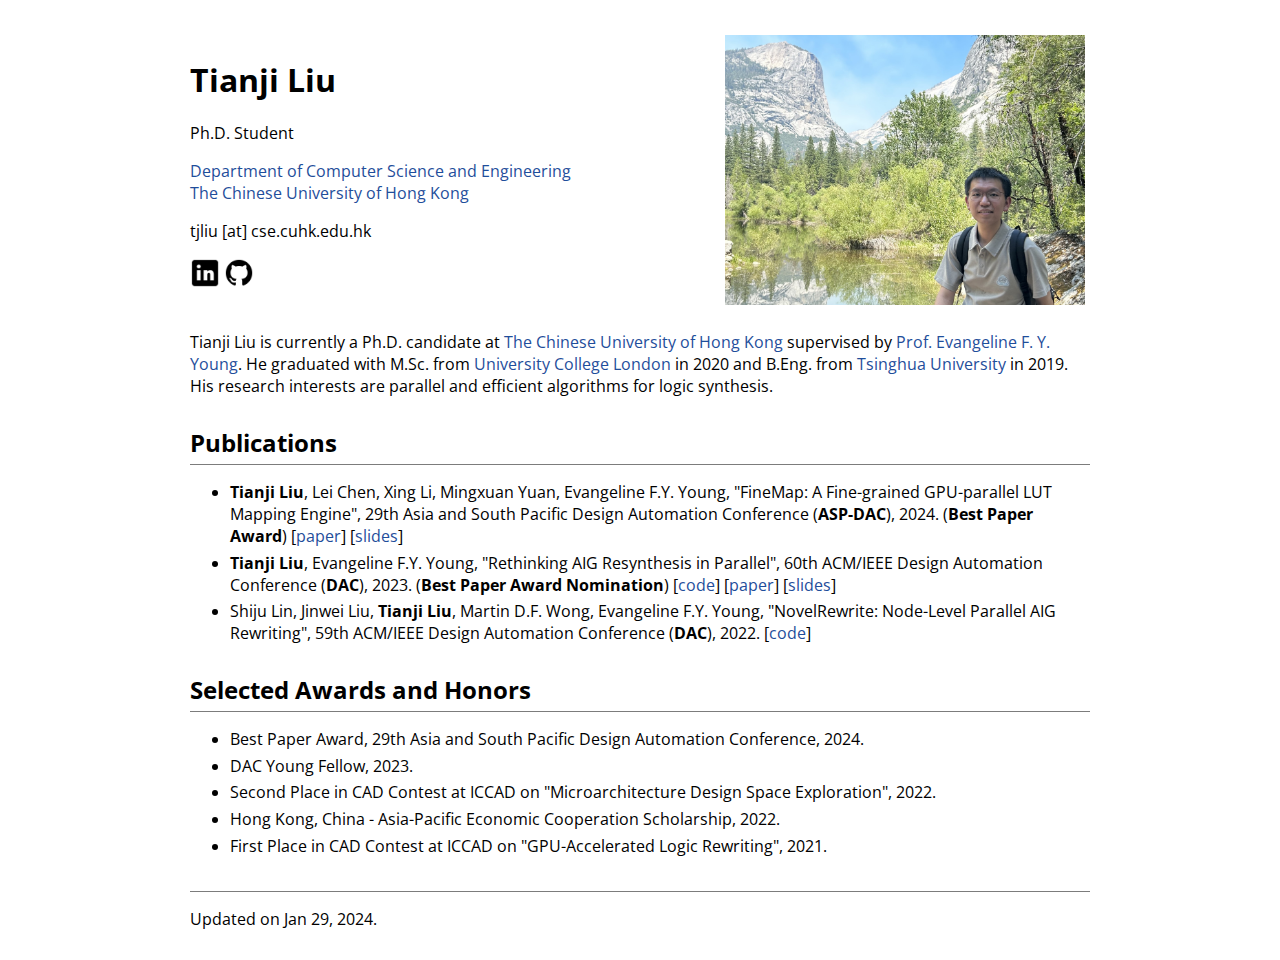
==== index.html @ 872cf4ba "bug fix" ====
<!DOCTYPE html>
<html>
<head>
    <meta name="google-site-verification" content="2PzuEDo5WBPRt9_wr8rZZvBelpfGOQD9nLpfyUOpOr0" />
    <link href='https://fonts.googleapis.com/css?family=Open+Sans' rel='stylesheet' type='text/css'>
    <link rel="stylesheet" href="res/style.css" type="text/css">
    <title>Tianji Liu</title>
</head>

<body>

<div id="header">
<div id="info">
<h1 id="name">Tianji Liu</h1>
<p>Ph.D. Student</p>
<p>
    <a href="https://www.cse.cuhk.edu.hk/" target="_blank">Department of Computer Science and Engineering</a>
    <br>
    <a href="https://www.cuhk.edu.hk/english/" target="_blank">The Chinese University of Hong Kong</a>
</p>
<p>
    tjliu [at] cse.cuhk.edu.hk
</p>
<p class="icons">
    <a href="https://www.linkedin.com/in/tianji-liu-60b388219" target="_blank"><img src="res/icon-linkedin.png"></a>
    <a href="https://github.com/tefantasy" target="_blank"><img src="res/icon-github.png"></a>
</p>
</div>

<div id="photo">
<img src="res/photo.jpg">
</div>
</div>

<p>
    Tianji Liu is currently a Ph.D. candidate at 
    <a href="https://www.cuhk.edu.hk/english/" target="_blank">The Chinese University of Hong Kong</a>
    supervised by
    <a href="https://www.cse.cuhk.edu.hk/~fyyoung/" target="_blank">Prof. Evangeline F. Y. Young</a>. 
    He graduated with M.Sc. from 
    <a href="https://www.ucl.ac.uk/" target="_blank">University College London</a>
    in 2020 and B.Eng. from
    <a href="https://www.tsinghua.edu.cn/en/" target="_blank">Tsinghua University</a>
    in 2019. His research interests are parallel and efficient algorithms for logic synthesis. 
</p>

<h2>Publications</h2>
<ul id="pubs">
<li>
<b>Tianji Liu</b>, Lei Chen, Xing Li, Mingxuan Yuan, Evangeline F.Y. Young, "FineMap: A Fine-grained GPU-parallel LUT Mapping Engine", 29th Asia and South Pacific Design Automation Conference (<b>ASP-DAC</b>), 2024. (<b>Best Paper Award</b>) [<a href="docs/aspdac24_gpu_lutmap.pdf" target="_blank">paper</a>] [<a href="docs/aspdac24_gpu_lutmap_slides.pdf" target="_blank">slides</a>] 
</li>
<li>
<b>Tianji Liu</b>, Evangeline F.Y. Young, "Rethinking AIG Resynthesis in Parallel", 60th ACM/IEEE Design Automation Conference (<b>DAC</b>), 2023. (<b>Best Paper Award Nomination</b>) [<a href="https://github.com/cuhk-eda/CULS" target="_blank">code</a>] [<a href="docs/dac23_gpu_logic_resyn.pdf" target="_blank">paper</a>] [<a href="docs/dac23_gpu_logic_resyn_slides.pdf" target="_blank">slides</a>] 
</li>
<li>
Shiju Lin, Jinwei Liu, <b>Tianji Liu</b>, Martin D.F. Wong, Evangeline F.Y. Young, "NovelRewrite: Node-Level Parallel AIG Rewriting", 59th ACM/IEEE Design Automation Conference (<b>DAC</b>), 2022. [<a href="https://github.com/cuhk-eda/CULS" target="_blank">code</a>] 
</li>

</ul>

<h2>Selected Awards and Honors</h2>
<ul id="awards">
<li>
Best Paper Award, 29th Asia and South Pacific Design Automation Conference, 2024. 
</li>
<li>
DAC Young Fellow, 2023. 
</li>
<li>
Second Place in CAD Contest at ICCAD on "Microarchitecture Design Space Exploration", 2022. 
</li>
<li>
Hong Kong, China - Asia-Pacific Economic Cooperation Scholarship, 2022. 
</li>
<li>
First Place in CAD Contest at ICCAD on "GPU-Accelerated Logic Rewriting", 2021. 
</li>

</ul>

<h2></h2>
<p>
Updated on Jan 29, 2024.
</p>

</body>
</html>
---- res/style.css ----
body {
    font-family: "Open Sans", sans-serif, Georgia, serif;
    margin-top: 30px; 
    margin-bottom: 30px;
    margin-left: auto;
    margin-right: auto;
    padding-left:  50px;
    padding-right: 50px;
    padding-top: 0px;
    padding-bottom: 0px;
    max-width: 900px;
}

#header {
    display: flex;
    flex-direction: row;
    justify-content: space-between;
    align-items: center;
}

#photo img {
    width: 360px;
    margin: 5px;
}

a {
    color: #1f4e9b;
    text-decoration: none;
}

a:hover {
    text-decoration: underline;
}
  
a:active {
    text-decoration: underline;
}

.icons img {
    width: 28px;
    border: 1px solid transparent;
}

.icons img:hover {
    border-radius: 3px;
    border: 1px solid #afafaf;
}

h2 {
    margin-top: 0.7em;
    margin-bottom: 0.3em;
    padding-bottom: 0.2em;
    padding-top: 0.5em;
    border-bottom: 1px solid #7c7c7c;
}

ul {
	list-style-position: outside;
}

li {
	margin-bottom: 0.3em;
}
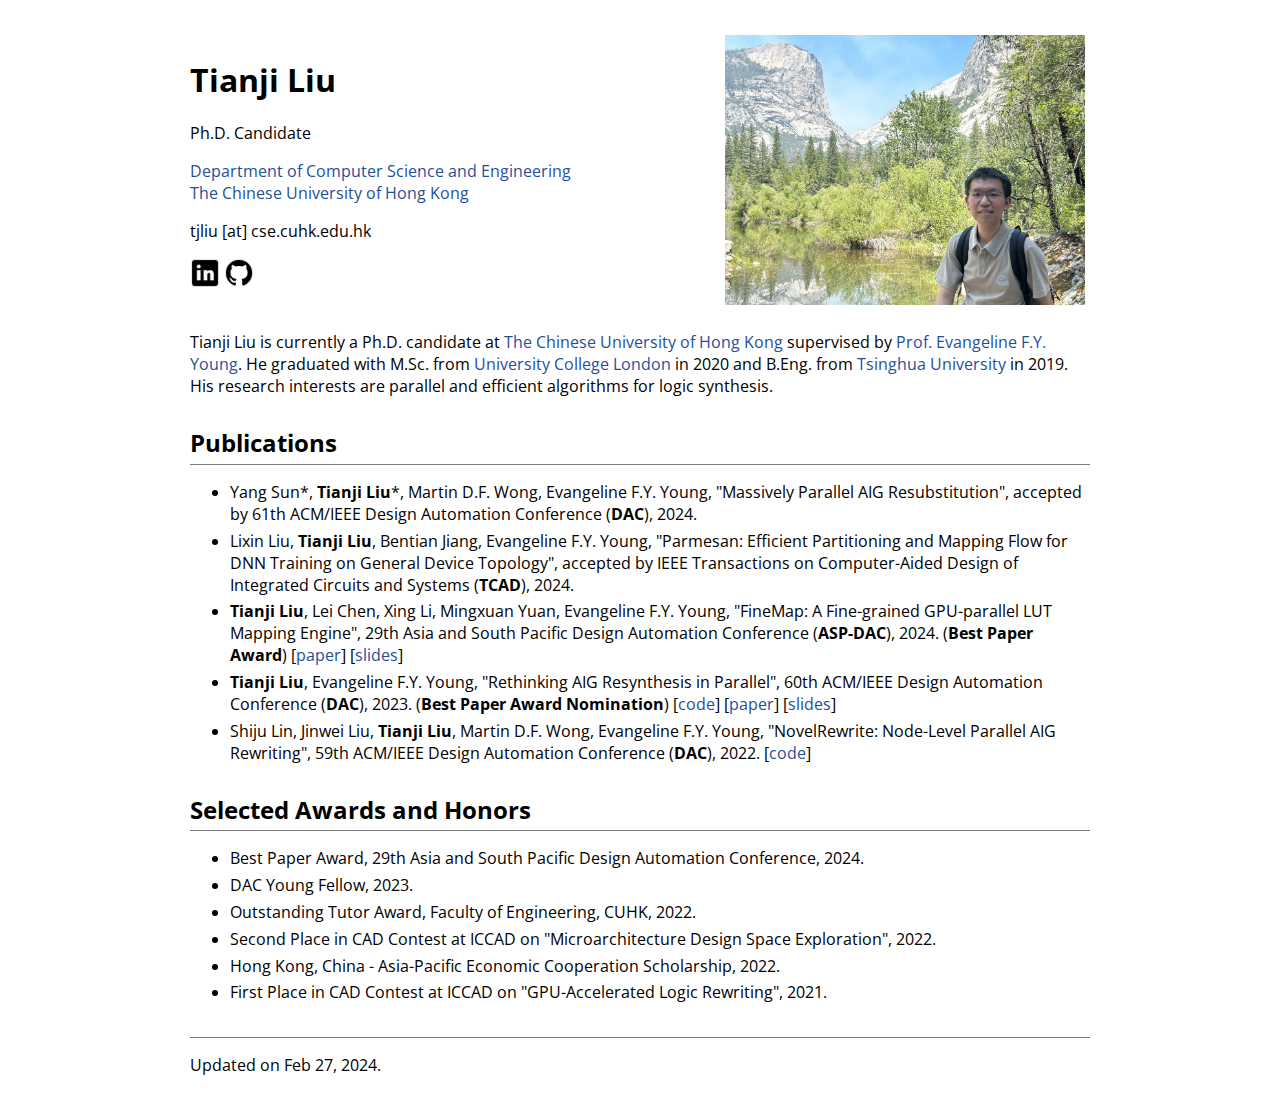
==== commit 07c56756: "update pubs and awards" ====
--- a/index.html
+++ b/index.html
@@ -12,7 +12,7 @@
 <div id="header">
 <div id="info">
 <h1 id="name">Tianji Liu</h1>
-<p>Ph.D. Student</p>
+<p>Ph.D. Candidate</p>
 <p>
     <a href="https://www.cse.cuhk.edu.hk/" target="_blank">Department of Computer Science and Engineering</a>
     <br>
@@ -36,7 +36,7 @@
     Tianji Liu is currently a Ph.D. candidate at 
     <a href="https://www.cuhk.edu.hk/english/" target="_blank">The Chinese University of Hong Kong</a>
     supervised by
-    <a href="https://www.cse.cuhk.edu.hk/~fyyoung/" target="_blank">Prof. Evangeline F. Y. Young</a>. 
+    <a href="https://www.cse.cuhk.edu.hk/~fyyoung/" target="_blank">Prof. Evangeline F.Y. Young</a>. 
     He graduated with M.Sc. from 
     <a href="https://www.ucl.ac.uk/" target="_blank">University College London</a>
     in 2020 and B.Eng. from
@@ -46,6 +46,12 @@
 
 <h2>Publications</h2>
 <ul id="pubs">
+<li>
+Yang Sun*, <b>Tianji Liu</b>*, Martin D.F. Wong, Evangeline F.Y. Young, "Massively Parallel AIG Resubstitution", accepted by 61th ACM/IEEE Design Automation Conference (<b>DAC</b>), 2024. 
+</li>
+<li>
+Lixin Liu, <b>Tianji Liu</b>, Bentian Jiang, Evangeline F.Y. Young, "Parmesan: Efficient Partitioning and Mapping Flow for DNN Training on General Device Topology", accepted by IEEE Transactions on Computer-Aided Design of Integrated Circuits and Systems (<b>TCAD</b>), 2024. 
+</li>
 <li>
 <b>Tianji Liu</b>, Lei Chen, Xing Li, Mingxuan Yuan, Evangeline F.Y. Young, "FineMap: A Fine-grained GPU-parallel LUT Mapping Engine", 29th Asia and South Pacific Design Automation Conference (<b>ASP-DAC</b>), 2024. (<b>Best Paper Award</b>) [<a href="docs/aspdac24_gpu_lutmap.pdf" target="_blank">paper</a>] [<a href="docs/aspdac24_gpu_lutmap_slides.pdf" target="_blank">slides</a>] 
 </li>
@@ -67,6 +73,9 @@
 DAC Young Fellow, 2023. 
 </li>
 <li>
+Outstanding Tutor Award, Faculty of Engineering, CUHK, 2022. 
+</li>
+<li>
 Second Place in CAD Contest at ICCAD on "Microarchitecture Design Space Exploration", 2022. 
 </li>
 <li>
@@ -80,7 +89,7 @@
 
 <h2></h2>
 <p>
-Updated on Jan 29, 2024.
+Updated on Feb 27, 2024.
 </p>
 
 </body>
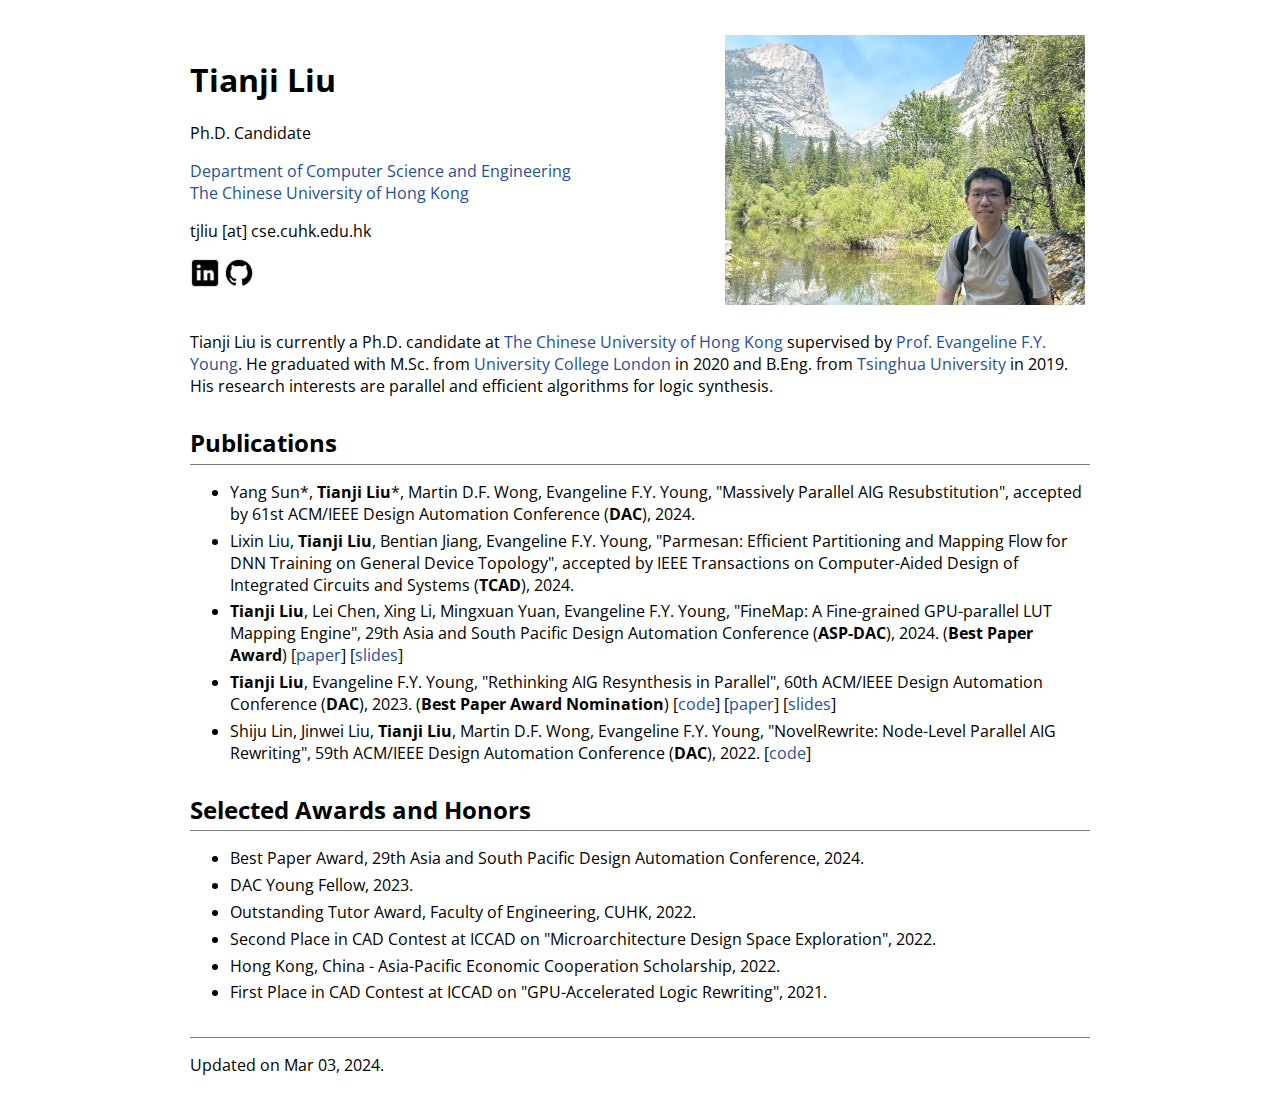
==== commit 57747f8e: "minor change" ====
--- a/index.html
+++ b/index.html
@@ -47,7 +47,7 @@
 <h2>Publications</h2>
 <ul id="pubs">
 <li>
-Yang Sun*, <b>Tianji Liu</b>*, Martin D.F. Wong, Evangeline F.Y. Young, "Massively Parallel AIG Resubstitution", accepted by 61th ACM/IEEE Design Automation Conference (<b>DAC</b>), 2024. 
+Yang Sun*, <b>Tianji Liu</b>*, Martin D.F. Wong, Evangeline F.Y. Young, "Massively Parallel AIG Resubstitution", accepted by 61st ACM/IEEE Design Automation Conference (<b>DAC</b>), 2024. 
 </li>
 <li>
 Lixin Liu, <b>Tianji Liu</b>, Bentian Jiang, Evangeline F.Y. Young, "Parmesan: Efficient Partitioning and Mapping Flow for DNN Training on General Device Topology", accepted by IEEE Transactions on Computer-Aided Design of Integrated Circuits and Systems (<b>TCAD</b>), 2024. 
@@ -89,7 +89,7 @@
 
 <h2></h2>
 <p>
-Updated on Feb 27, 2024.
+Updated on Mar 03, 2024.
 </p>
 
 </body>
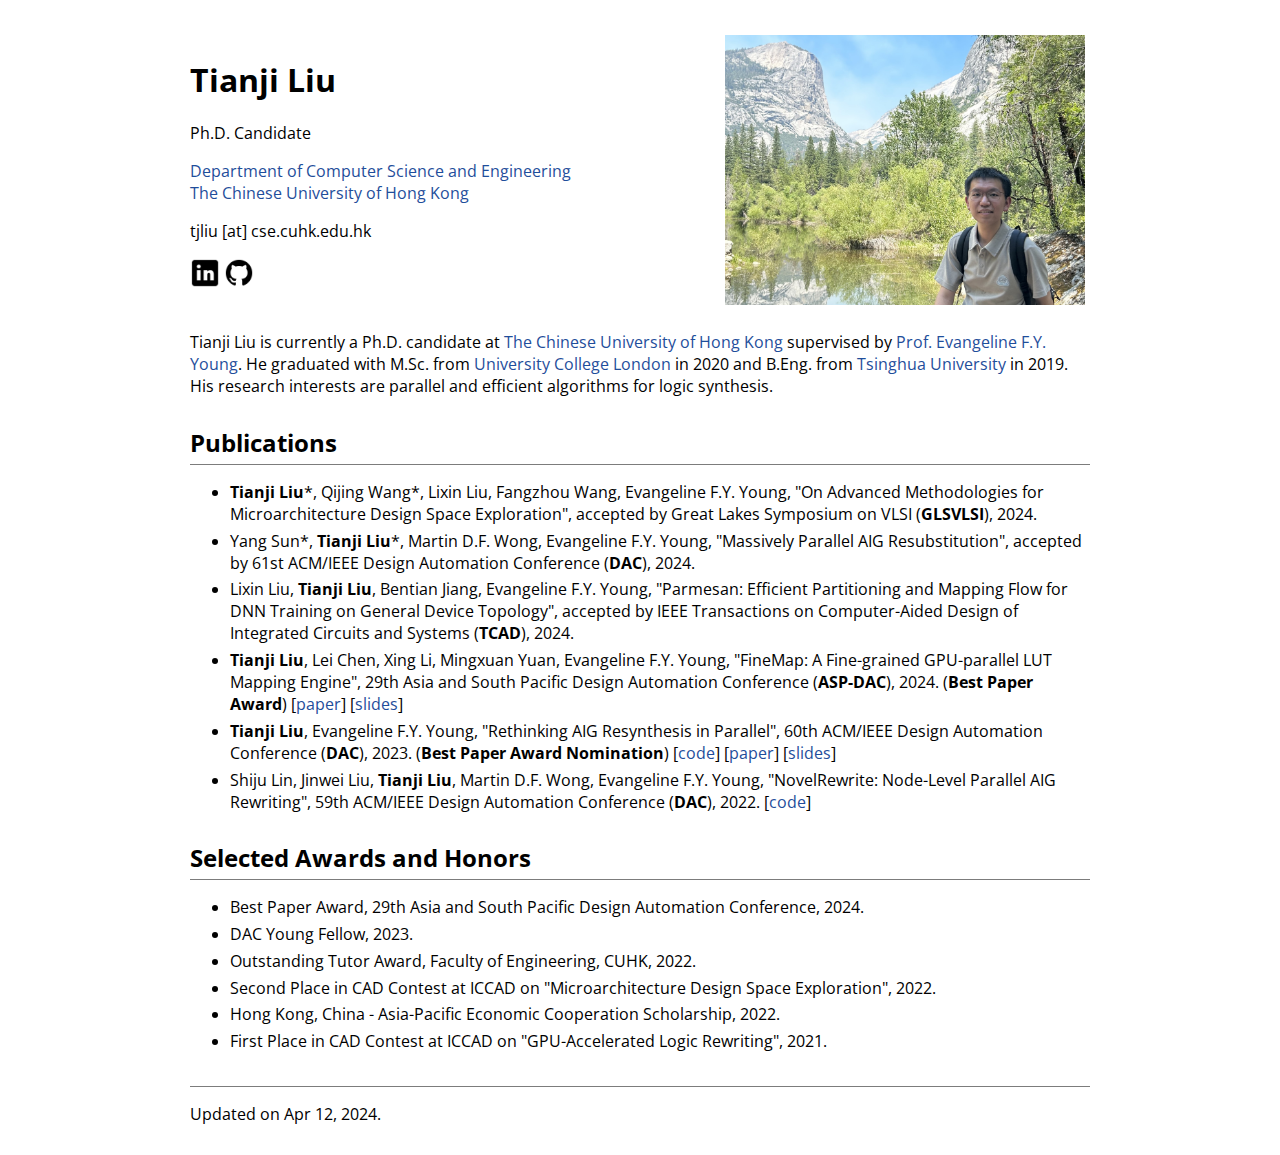
==== commit 64fe17b2: "update publication" ====
--- a/index.html
+++ b/index.html
@@ -47,6 +47,9 @@
 <h2>Publications</h2>
 <ul id="pubs">
 <li>
+<b>Tianji Liu</b>*, Qijing Wang*, Lixin Liu, Fangzhou Wang, Evangeline F.Y. Young, "On Advanced Methodologies for Microarchitecture Design Space Exploration", accepted by Great Lakes Symposium on VLSI (<b>GLSVLSI</b>), 2024. 
+</li>
+<li>
 Yang Sun*, <b>Tianji Liu</b>*, Martin D.F. Wong, Evangeline F.Y. Young, "Massively Parallel AIG Resubstitution", accepted by 61st ACM/IEEE Design Automation Conference (<b>DAC</b>), 2024. 
 </li>
 <li>
@@ -89,7 +92,7 @@
 
 <h2></h2>
 <p>
-Updated on Mar 03, 2024.
+Updated on Apr 12, 2024.
 </p>
 
 </body>
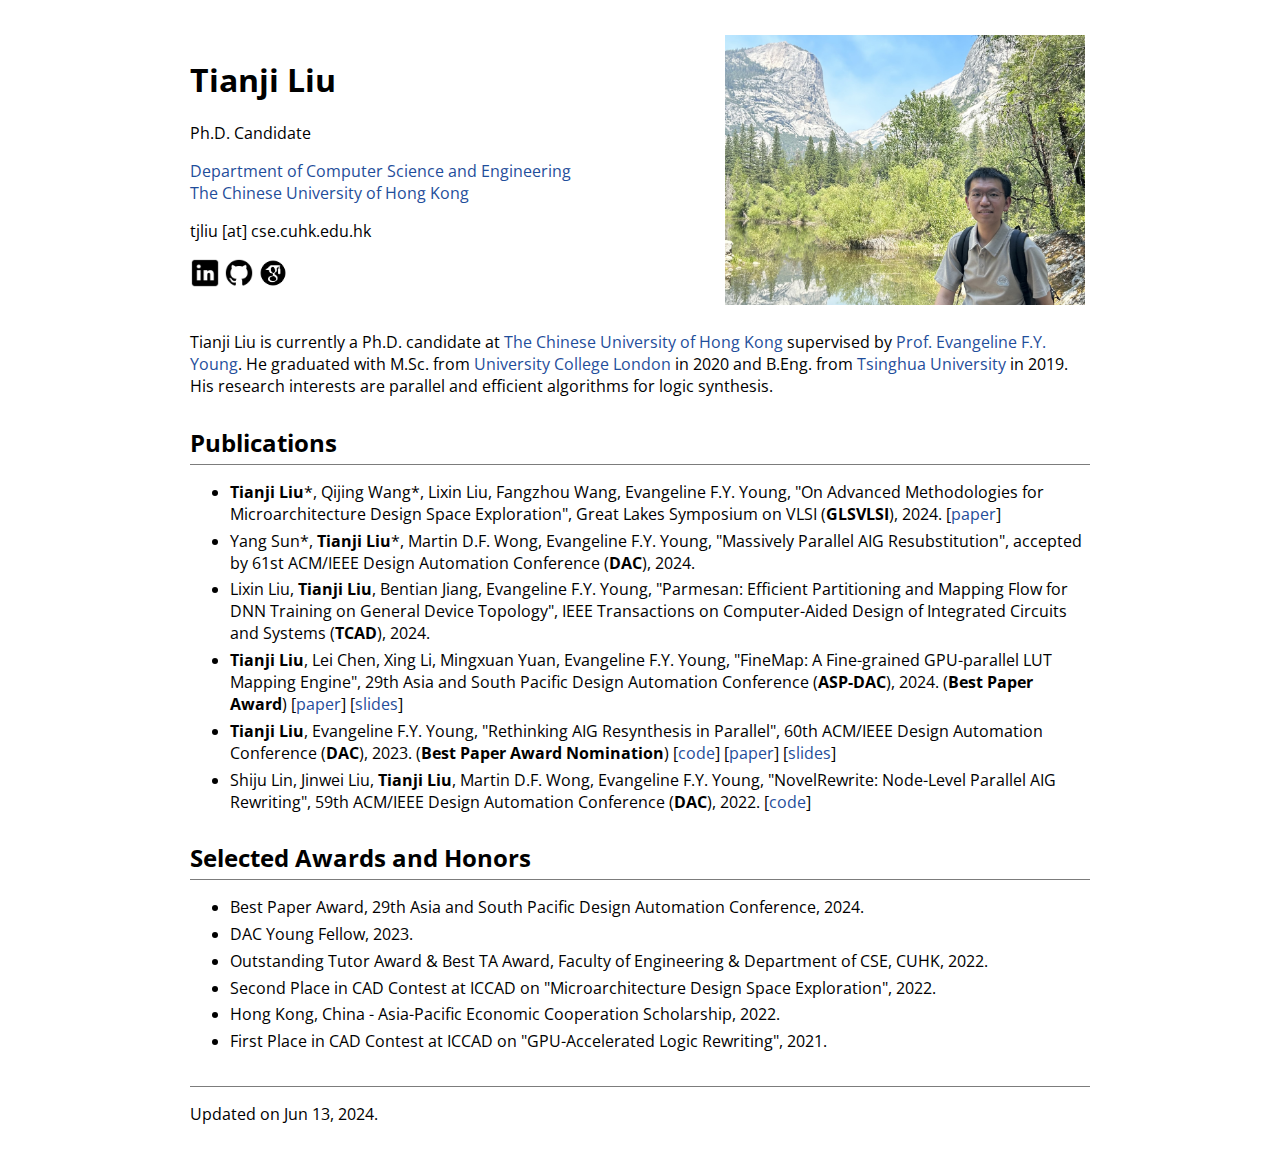
==== commit bcd6b6b4: "add google scholar; update pub" ====
--- a/index.html
+++ b/index.html
@@ -24,6 +24,7 @@
 <p class="icons">
     <a href="https://www.linkedin.com/in/tianji-liu-60b388219" target="_blank"><img src="res/icon-linkedin.png"></a>
     <a href="https://github.com/tefantasy" target="_blank"><img src="res/icon-github.png"></a>
+    <a href="https://scholar.google.com/citations?user=dhAmTS8AAAAJ" target="_blank"><img src="res/icon-google-scholar.png"></a>
 </p>
 </div>
 
@@ -47,13 +48,13 @@
 <h2>Publications</h2>
 <ul id="pubs">
 <li>
-<b>Tianji Liu</b>*, Qijing Wang*, Lixin Liu, Fangzhou Wang, Evangeline F.Y. Young, "On Advanced Methodologies for Microarchitecture Design Space Exploration", accepted by Great Lakes Symposium on VLSI (<b>GLSVLSI</b>), 2024. 
+<b>Tianji Liu</b>*, Qijing Wang*, Lixin Liu, Fangzhou Wang, Evangeline F.Y. Young, "On Advanced Methodologies for Microarchitecture Design Space Exploration", Great Lakes Symposium on VLSI (<b>GLSVLSI</b>), 2024. [<a href="docs/glsvlsi24_dse.pdf" target="_blank">paper</a>] 
 </li>
 <li>
 Yang Sun*, <b>Tianji Liu</b>*, Martin D.F. Wong, Evangeline F.Y. Young, "Massively Parallel AIG Resubstitution", accepted by 61st ACM/IEEE Design Automation Conference (<b>DAC</b>), 2024. 
 </li>
 <li>
-Lixin Liu, <b>Tianji Liu</b>, Bentian Jiang, Evangeline F.Y. Young, "Parmesan: Efficient Partitioning and Mapping Flow for DNN Training on General Device Topology", accepted by IEEE Transactions on Computer-Aided Design of Integrated Circuits and Systems (<b>TCAD</b>), 2024. 
+Lixin Liu, <b>Tianji Liu</b>, Bentian Jiang, Evangeline F.Y. Young, "Parmesan: Efficient Partitioning and Mapping Flow for DNN Training on General Device Topology", IEEE Transactions on Computer-Aided Design of Integrated Circuits and Systems (<b>TCAD</b>), 2024. 
 </li>
 <li>
 <b>Tianji Liu</b>, Lei Chen, Xing Li, Mingxuan Yuan, Evangeline F.Y. Young, "FineMap: A Fine-grained GPU-parallel LUT Mapping Engine", 29th Asia and South Pacific Design Automation Conference (<b>ASP-DAC</b>), 2024. (<b>Best Paper Award</b>) [<a href="docs/aspdac24_gpu_lutmap.pdf" target="_blank">paper</a>] [<a href="docs/aspdac24_gpu_lutmap_slides.pdf" target="_blank">slides</a>] 
@@ -76,7 +77,7 @@
 DAC Young Fellow, 2023. 
 </li>
 <li>
-Outstanding Tutor Award, Faculty of Engineering, CUHK, 2022. 
+Outstanding Tutor Award & Best TA Award, Faculty of Engineering & Department of CSE, CUHK, 2022. 
 </li>
 <li>
 Second Place in CAD Contest at ICCAD on "Microarchitecture Design Space Exploration", 2022. 
@@ -92,7 +93,7 @@
 
 <h2></h2>
 <p>
-Updated on Apr 12, 2024.
+Updated on Jun 13, 2024.
 </p>
 
 </body>
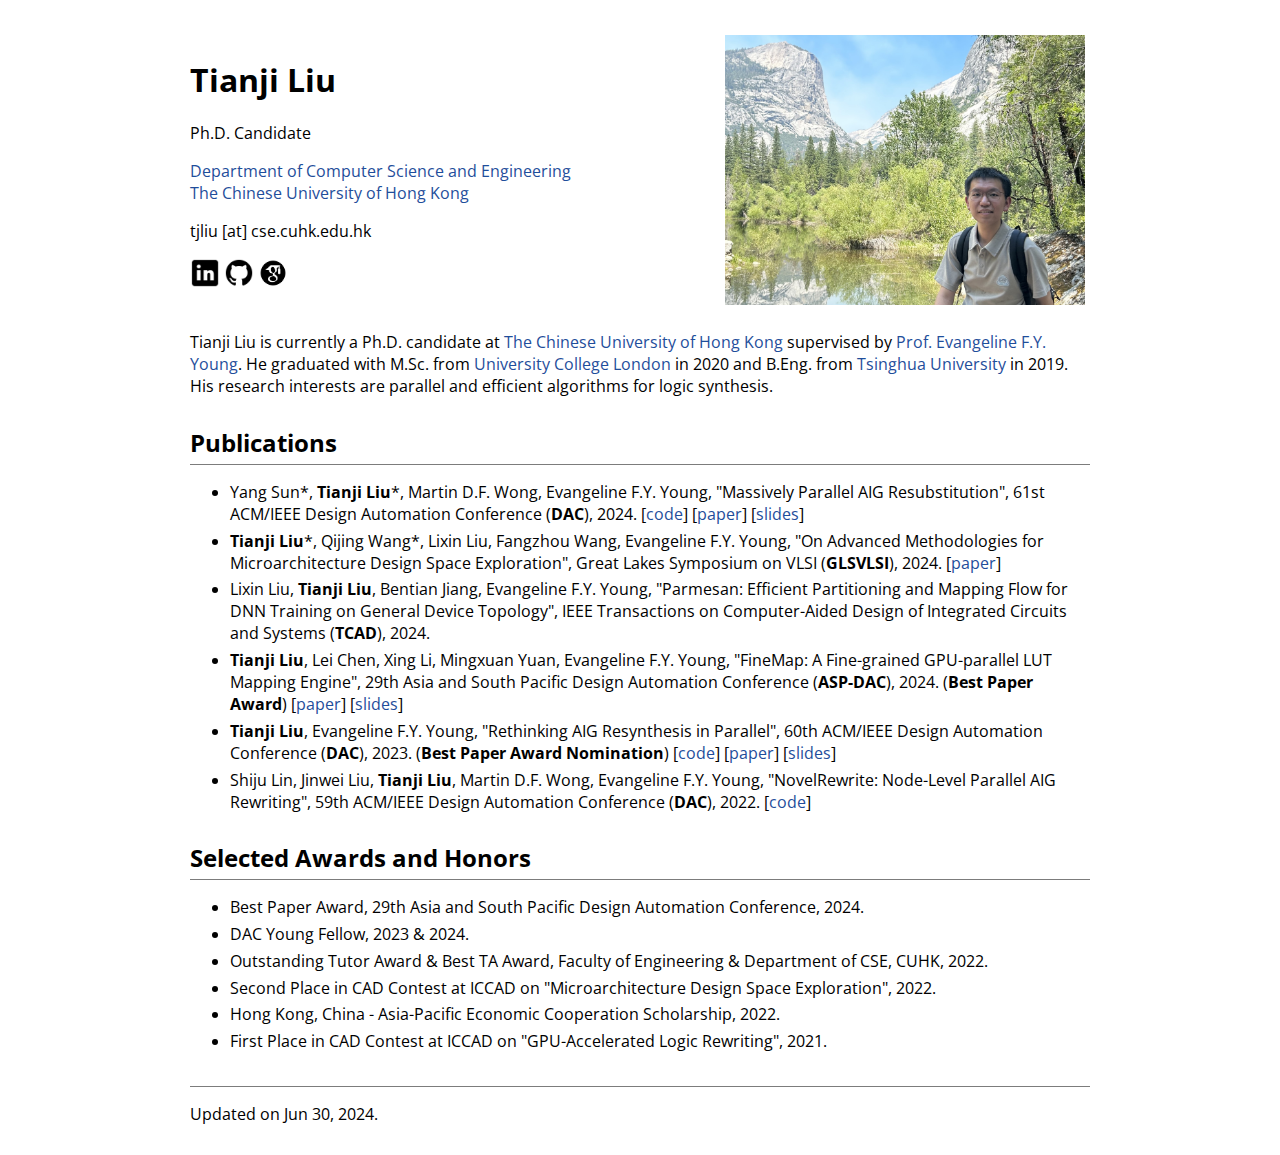
==== commit 3315a7d3: "update" ====
--- a/index.html
+++ b/index.html
@@ -48,10 +48,10 @@
 <h2>Publications</h2>
 <ul id="pubs">
 <li>
-<b>Tianji Liu</b>*, Qijing Wang*, Lixin Liu, Fangzhou Wang, Evangeline F.Y. Young, "On Advanced Methodologies for Microarchitecture Design Space Exploration", Great Lakes Symposium on VLSI (<b>GLSVLSI</b>), 2024. [<a href="docs/glsvlsi24_dse.pdf" target="_blank">paper</a>] 
+Yang Sun*, <b>Tianji Liu</b>*, Martin D.F. Wong, Evangeline F.Y. Young, "Massively Parallel AIG Resubstitution", 61st ACM/IEEE Design Automation Conference (<b>DAC</b>), 2024. [<a href="https://github.com/cuhk-eda/CULS" target="_blank">code</a>] [<a href="docs/dac24_gpu_resub.pdf" target="_blank">paper</a>] [<a href="docs/dac24_gpu_resub_slides.pdf" target="_blank">slides</a>] 
 </li>
 <li>
-Yang Sun*, <b>Tianji Liu</b>*, Martin D.F. Wong, Evangeline F.Y. Young, "Massively Parallel AIG Resubstitution", accepted by 61st ACM/IEEE Design Automation Conference (<b>DAC</b>), 2024. 
+<b>Tianji Liu</b>*, Qijing Wang*, Lixin Liu, Fangzhou Wang, Evangeline F.Y. Young, "On Advanced Methodologies for Microarchitecture Design Space Exploration", Great Lakes Symposium on VLSI (<b>GLSVLSI</b>), 2024. [<a href="docs/glsvlsi24_dse.pdf" target="_blank">paper</a>] 
 </li>
 <li>
 Lixin Liu, <b>Tianji Liu</b>, Bentian Jiang, Evangeline F.Y. Young, "Parmesan: Efficient Partitioning and Mapping Flow for DNN Training on General Device Topology", IEEE Transactions on Computer-Aided Design of Integrated Circuits and Systems (<b>TCAD</b>), 2024. 
@@ -74,7 +74,7 @@
 Best Paper Award, 29th Asia and South Pacific Design Automation Conference, 2024. 
 </li>
 <li>
-DAC Young Fellow, 2023. 
+DAC Young Fellow, 2023 & 2024. 
 </li>
 <li>
 Outstanding Tutor Award & Best TA Award, Faculty of Engineering & Department of CSE, CUHK, 2022. 
@@ -93,7 +93,7 @@
 
 <h2></h2>
 <p>
-Updated on Jun 13, 2024.
+Updated on Jun 30, 2024.
 </p>
 
 </body>
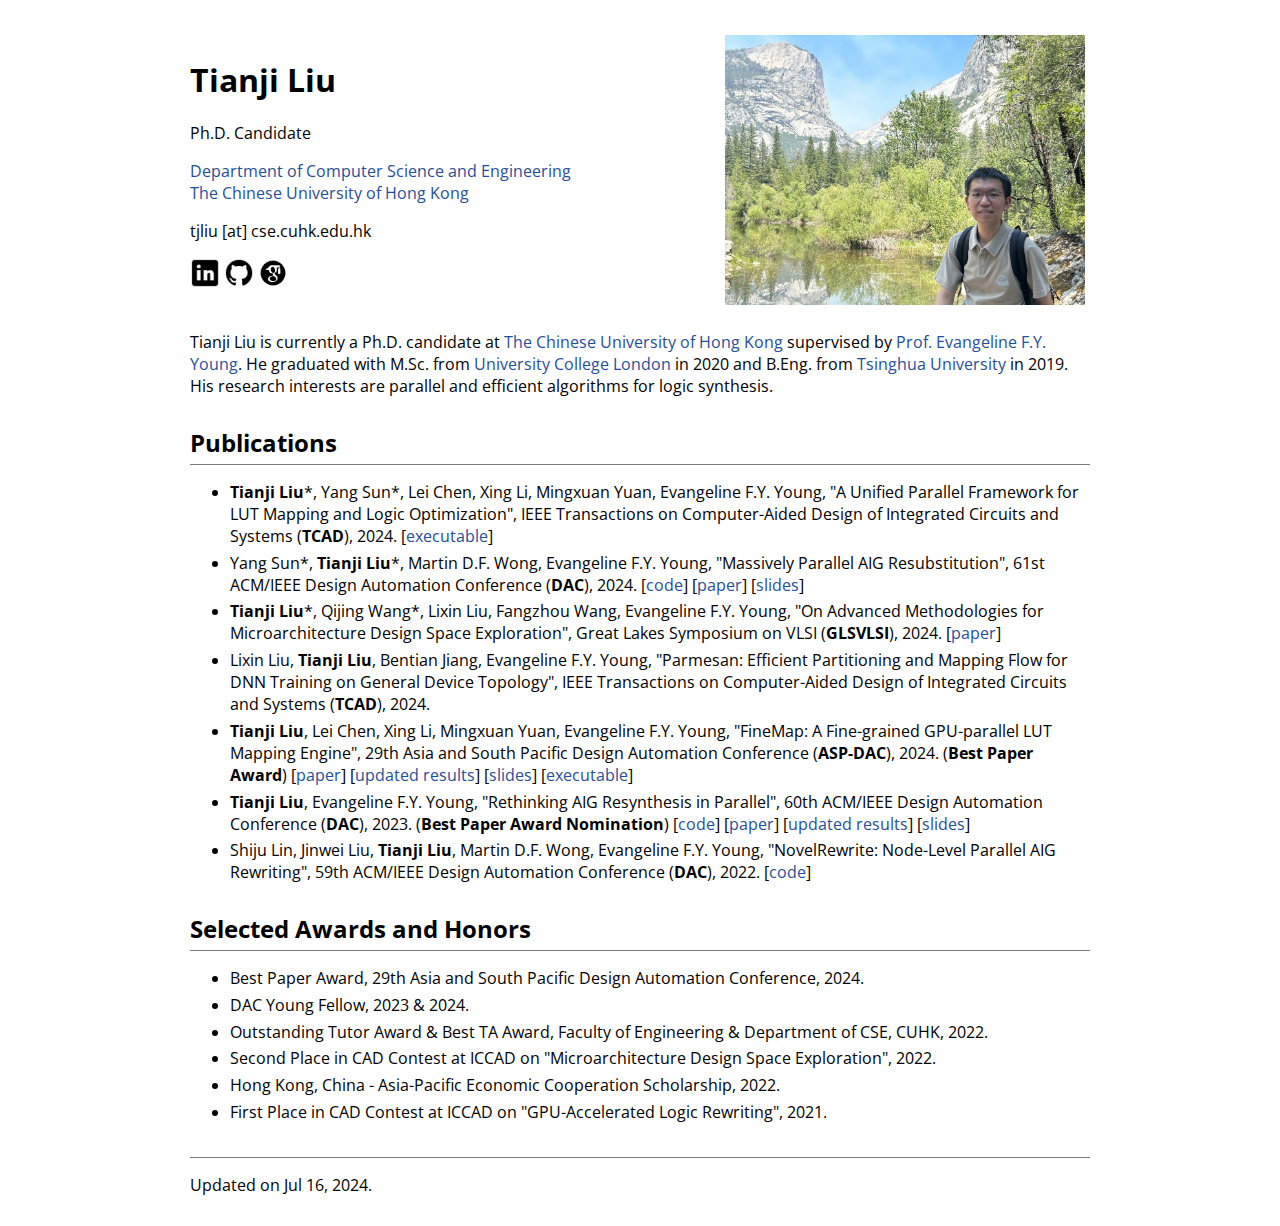
==== commit a43b6b58: "update pubs and results" ====
--- a/index.html
+++ b/index.html
@@ -48,6 +48,9 @@
 <h2>Publications</h2>
 <ul id="pubs">
 <li>
+<b>Tianji Liu</b>*, Yang Sun*, Lei Chen, Xing Li, Mingxuan Yuan, Evangeline F.Y. Young, "A Unified Parallel Framework for LUT Mapping and Logic Optimization", IEEE Transactions on Computer-Aided Design of Integrated Circuits and Systems (<b>TCAD</b>), 2024. [<a href="https://github.com/cuhk-eda/CULS?tab=readme-ov-file#executable-of-lut-mapping-and-mapping-based-optimization" target="_blank">executable</a>] 
+</li>
+<li>
 Yang Sun*, <b>Tianji Liu</b>*, Martin D.F. Wong, Evangeline F.Y. Young, "Massively Parallel AIG Resubstitution", 61st ACM/IEEE Design Automation Conference (<b>DAC</b>), 2024. [<a href="https://github.com/cuhk-eda/CULS" target="_blank">code</a>] [<a href="docs/dac24_gpu_resub.pdf" target="_blank">paper</a>] [<a href="docs/dac24_gpu_resub_slides.pdf" target="_blank">slides</a>] 
 </li>
 <li>
@@ -57,10 +60,10 @@
 Lixin Liu, <b>Tianji Liu</b>, Bentian Jiang, Evangeline F.Y. Young, "Parmesan: Efficient Partitioning and Mapping Flow for DNN Training on General Device Topology", IEEE Transactions on Computer-Aided Design of Integrated Circuits and Systems (<b>TCAD</b>), 2024. 
 </li>
 <li>
-<b>Tianji Liu</b>, Lei Chen, Xing Li, Mingxuan Yuan, Evangeline F.Y. Young, "FineMap: A Fine-grained GPU-parallel LUT Mapping Engine", 29th Asia and South Pacific Design Automation Conference (<b>ASP-DAC</b>), 2024. (<b>Best Paper Award</b>) [<a href="docs/aspdac24_gpu_lutmap.pdf" target="_blank">paper</a>] [<a href="docs/aspdac24_gpu_lutmap_slides.pdf" target="_blank">slides</a>] 
+<b>Tianji Liu</b>, Lei Chen, Xing Li, Mingxuan Yuan, Evangeline F.Y. Young, "FineMap: A Fine-grained GPU-parallel LUT Mapping Engine", 29th Asia and South Pacific Design Automation Conference (<b>ASP-DAC</b>), 2024. (<b>Best Paper Award</b>) [<a href="docs/aspdac24_gpu_lutmap.pdf" target="_blank">paper</a>] [<a href="docs/aspdac24_gpu_lutmap_updated_results.pdf" target="_blank">updated results</a>] [<a href="docs/aspdac24_gpu_lutmap_slides.pdf" target="_blank">slides</a>] [<a href="https://github.com/cuhk-eda/CULS?tab=readme-ov-file#executable-of-lut-mapping-and-mapping-based-optimization" target="_blank">executable</a>] 
 </li>
 <li>
-<b>Tianji Liu</b>, Evangeline F.Y. Young, "Rethinking AIG Resynthesis in Parallel", 60th ACM/IEEE Design Automation Conference (<b>DAC</b>), 2023. (<b>Best Paper Award Nomination</b>) [<a href="https://github.com/cuhk-eda/CULS" target="_blank">code</a>] [<a href="docs/dac23_gpu_logic_resyn.pdf" target="_blank">paper</a>] [<a href="docs/dac23_gpu_logic_resyn_slides.pdf" target="_blank">slides</a>] 
+<b>Tianji Liu</b>, Evangeline F.Y. Young, "Rethinking AIG Resynthesis in Parallel", 60th ACM/IEEE Design Automation Conference (<b>DAC</b>), 2023. (<b>Best Paper Award Nomination</b>) [<a href="https://github.com/cuhk-eda/CULS" target="_blank">code</a>] [<a href="docs/dac23_gpu_logic_resyn.pdf" target="_blank">paper</a>] [<a href="docs/dac23_gpu_logic_resyn_updated_results.pdf" target="_blank">updated results</a>] [<a href="docs/dac23_gpu_logic_resyn_slides.pdf" target="_blank">slides</a>] 
 </li>
 <li>
 Shiju Lin, Jinwei Liu, <b>Tianji Liu</b>, Martin D.F. Wong, Evangeline F.Y. Young, "NovelRewrite: Node-Level Parallel AIG Rewriting", 59th ACM/IEEE Design Automation Conference (<b>DAC</b>), 2022. [<a href="https://github.com/cuhk-eda/CULS" target="_blank">code</a>] 
@@ -93,7 +96,7 @@
 
 <h2></h2>
 <p>
-Updated on Jun 30, 2024.
+Updated on Jul 16, 2024.
 </p>
 
 </body>
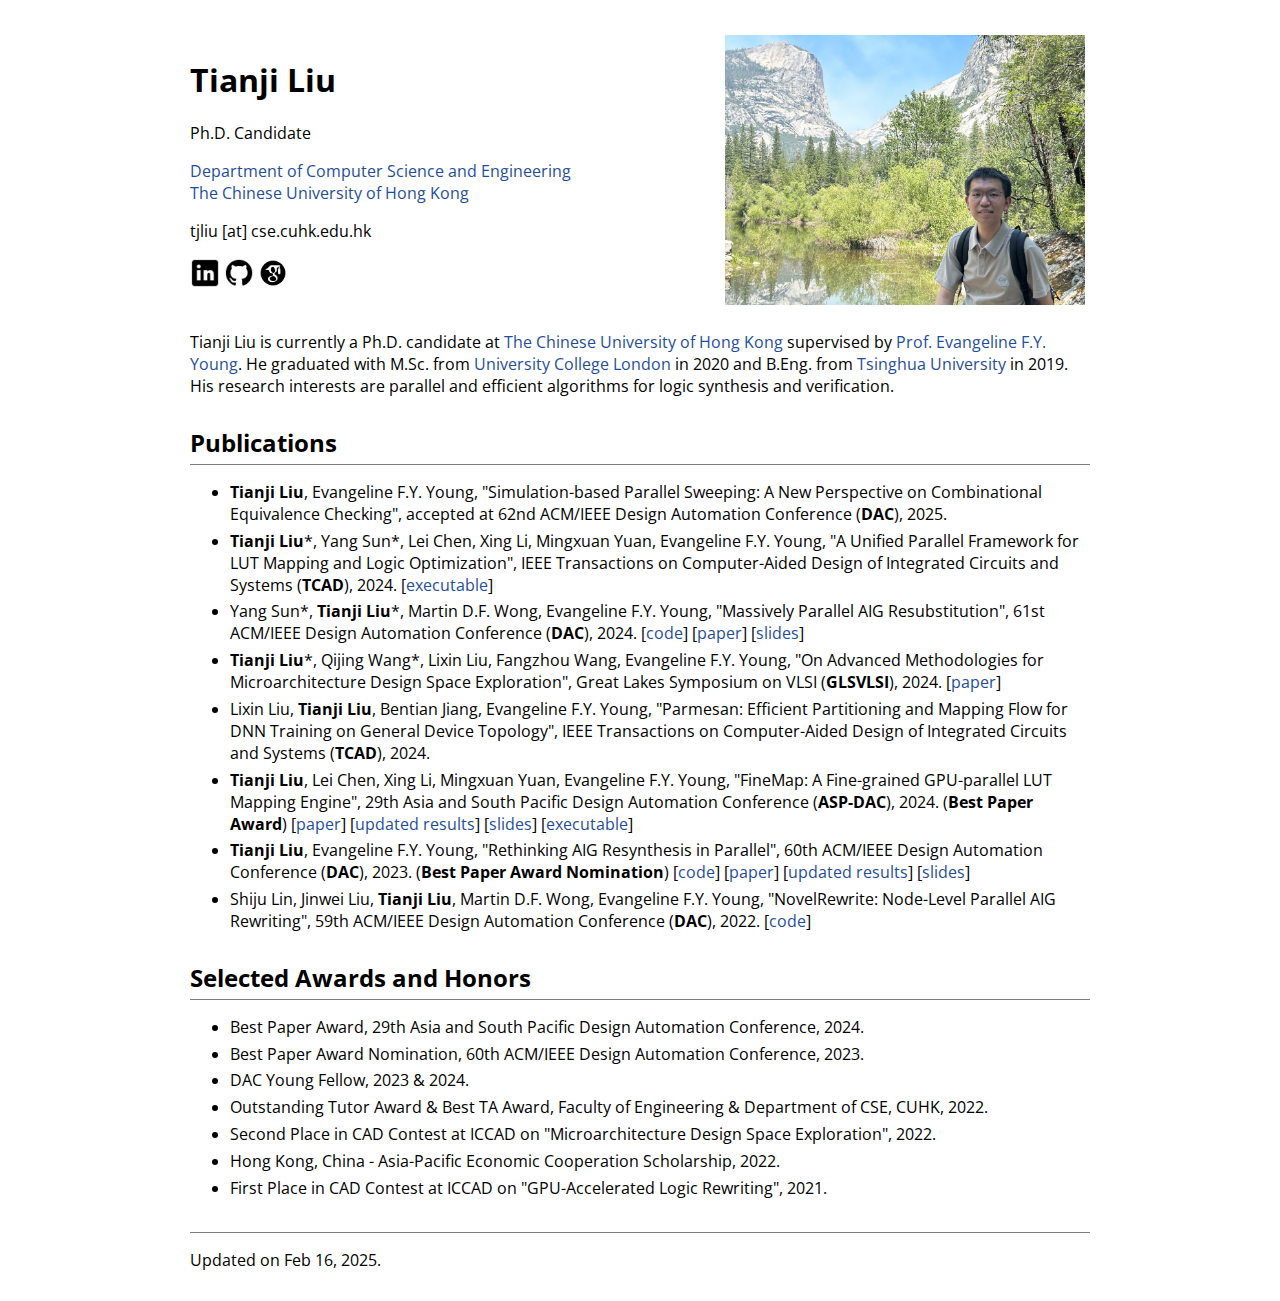
==== commit 0db8e30b: "update pub" ====
--- a/index.html
+++ b/index.html
@@ -42,11 +42,15 @@
     <a href="https://www.ucl.ac.uk/" target="_blank">University College London</a>
     in 2020 and B.Eng. from
     <a href="https://www.tsinghua.edu.cn/en/" target="_blank">Tsinghua University</a>
-    in 2019. His research interests are parallel and efficient algorithms for logic synthesis. 
+    in 2019. His research interests are parallel and efficient algorithms for logic synthesis
+    and verification. 
 </p>
 
 <h2>Publications</h2>
 <ul id="pubs">
+<li>
+<b>Tianji Liu</b>, Evangeline F.Y. Young, "Simulation-based Parallel Sweeping: A New Perspective on Combinational Equivalence Checking", accepted at 62nd ACM/IEEE Design Automation Conference (<b>DAC</b>), 2025. 
+</li>
 <li>
 <b>Tianji Liu</b>*, Yang Sun*, Lei Chen, Xing Li, Mingxuan Yuan, Evangeline F.Y. Young, "A Unified Parallel Framework for LUT Mapping and Logic Optimization", IEEE Transactions on Computer-Aided Design of Integrated Circuits and Systems (<b>TCAD</b>), 2024. [<a href="https://github.com/cuhk-eda/CULS?tab=readme-ov-file#executable-of-lut-mapping-and-mapping-based-optimization" target="_blank">executable</a>] 
 </li>
@@ -77,6 +81,9 @@
 Best Paper Award, 29th Asia and South Pacific Design Automation Conference, 2024. 
 </li>
 <li>
+Best Paper Award Nomination, 60th ACM/IEEE Design Automation Conference, 2023. 
+</li>
+<li>
 DAC Young Fellow, 2023 & 2024. 
 </li>
 <li>
@@ -96,7 +103,7 @@
 
 <h2></h2>
 <p>
-Updated on Jul 16, 2024.
+Updated on Feb 16, 2025.
 </p>
 
 </body>
